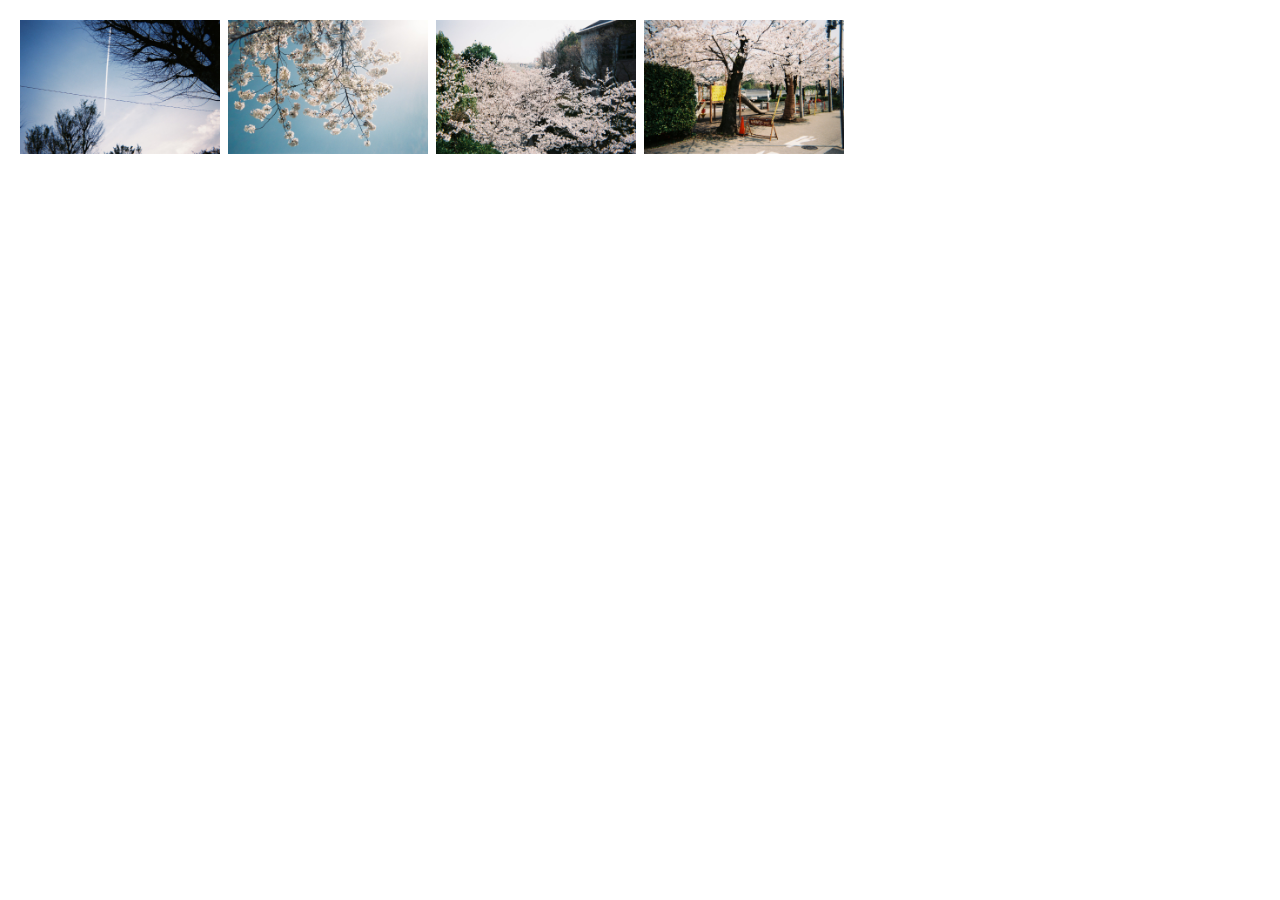
==== 02_modal/index.html @ 8409e8d4 "modalの実装" ====
<!DOCTYPE html>
<html lang="ja">
<head>
  <meta charset="UTF-8">
  <meta http-equiv="X-UA-Compatible" content="IE=edge">
  <meta name="viewport" content="width=device-width, initial-scale=1.0">

  <link rel="stylesheet" href="./src/css/style.css">
  <script src="./src/javascript/script.js"></script>
  <title>tab</title>
</head>
<body>
  <div class="images">
    <img src="./src/images/20180400-2.JPG" width="200" height="150" data-image="modal1">
    <img src="./src/images/20180400-6.JPG" width="200" height="150" data-image="modal2">
    <img src="./src/images/20180400-13.JPG" width="200" height="150" data-image="modal3">
    <img src="./src/images/20180400-15.JPG" width="200" height="150" data-image="modal4">
  </div>

  <div class="overlay"></div>

  <div class="modal" data-modal="modal1">
    <img src="./src/images/20180400-2.JPG" width="400" height="300">
    <p class="modalTitle">空</p>
    <p class="modalDate">2018/04/00</p>
    <p class="modalText">camera information</p>
    <div class="close">閉じる</div>
  </div>
  <div class="modal" data-modal="modal2">
    <img src="./src/images/20180400-6.JPG" width="400" height="300">
    <p class="modalTitle">桜と空</p>
    <p class="modalDate">2018/04/00</p>
    <p class="modalText">camera information</p>
    <div class="close">閉じる</div>
  </div>
  <div class="modal" data-modal="modal3">
    <img src="./src/images/20180400-13.JPG" width="400" height="300">
    <p class="modalTitle">桜</p>
    <p class="modalDate">2018/04/00</p>
    <p class="modalText">camera information</p>
    <div class="close">閉じる</div>
  </div>
  <div class="modal" data-modal="modal4">
    <img src="./src/images/20180400-15.JPG" width="400" height="300">
    <p class="modalTitle">満開の桜</p>
    <p class="modalDate">2018/04/00</p>
    <p class="modalText">ちょっと長めのテキストちょっと長めのテキストちょっと長めのテキストちょっと長めのテキストちょっと長めのテキストちょっと長めのテキストちょっと長めのテキストちょっと長めのテキストちょっと長めのテキストちょっと長めのテキストちょっと長めのテキストちょっと長めのテキストちょっと長めのテキストちょっと長めのテキストちょっと長めのテキストちょっと長めのテキストちょっと長めのテキストちょっと長めのテキストちょっと長めのテキストちょっと長めのテキストちょっと長めのテキストちょっと長めのテキストちょっと長めのテキストちょっと長めのテキストちょっと長めのテキストちょっと長めのテキストちょっと長めのテキストちょっと長めのテキストちょっと長めのテキストちょっと長めのテキストちょっと長めのテキストちょっと長めのテキストちょっと長めのテキストちょっと長めのテキストちょっと長めのテキストちょっと長めのテキストちょっと長めのテキストちょっと長めのテキストちょっと長めのテキストちょっと長めのテキストちょっと長めのテキスト</p>
    <div class="close">閉じる</div>
  </div>
  <!-- <div class="divScrollY">縦スクロールさせるためのでかいdiv</div> -->
</body>
</html>
---- 02_modal/src/css/style.css ----
* {
  margin: 0;
  padding: 0;
  box-sizing: border-box;
}

body {
  margin: 20px;
}

.images {
  display: flex;
  flex-wrap: wrap;
  gap: 8px;
}

.images img {
  width: 200px;
  height: auto;
}

.overlay {
  display: none;
  position: fixed; /* これ大事 */
  top: 0;
  left: 0;
  width: 100%;
  height: 100%;
  background-color: gray;
  opacity: 0.5;
  z-index: 1;
}

.overlay.is-active {
  display: block;
}

.modal {
  display: none;
  position: absolute;
  top: 50%;
  left: 50%;
  transform: translate(-50%,-50%);
  padding: 40px 40px;
  z-index: 2;
  background-color: white;
  max-width: 80vw;
  max-height: 80vh;
  overflow-y: auto;
  overscroll-behavior: contain; /* 山田さんおすすめCSS */
}

.modal img {
  width: 100%;
  height: auto;
}

.modal.is-active {
  display: block;
}

.modalTitle {
  margin-top: 8px;
  font-size: large;
  font-weight: bold;
}

.modalDate {
  margin-top: 4px;
  font-size: small;
  color: #646464;
}

.modalText {
  margin-top: 8px;
}

.close {
  display: inline-block;
  margin-top: 16px;
  padding: 4px 8px;
  border: 1px solid gray;
}

/* .divScrollY {
  margin-top: 40px;
  height: 2000px;
  background-color: gray;
} */
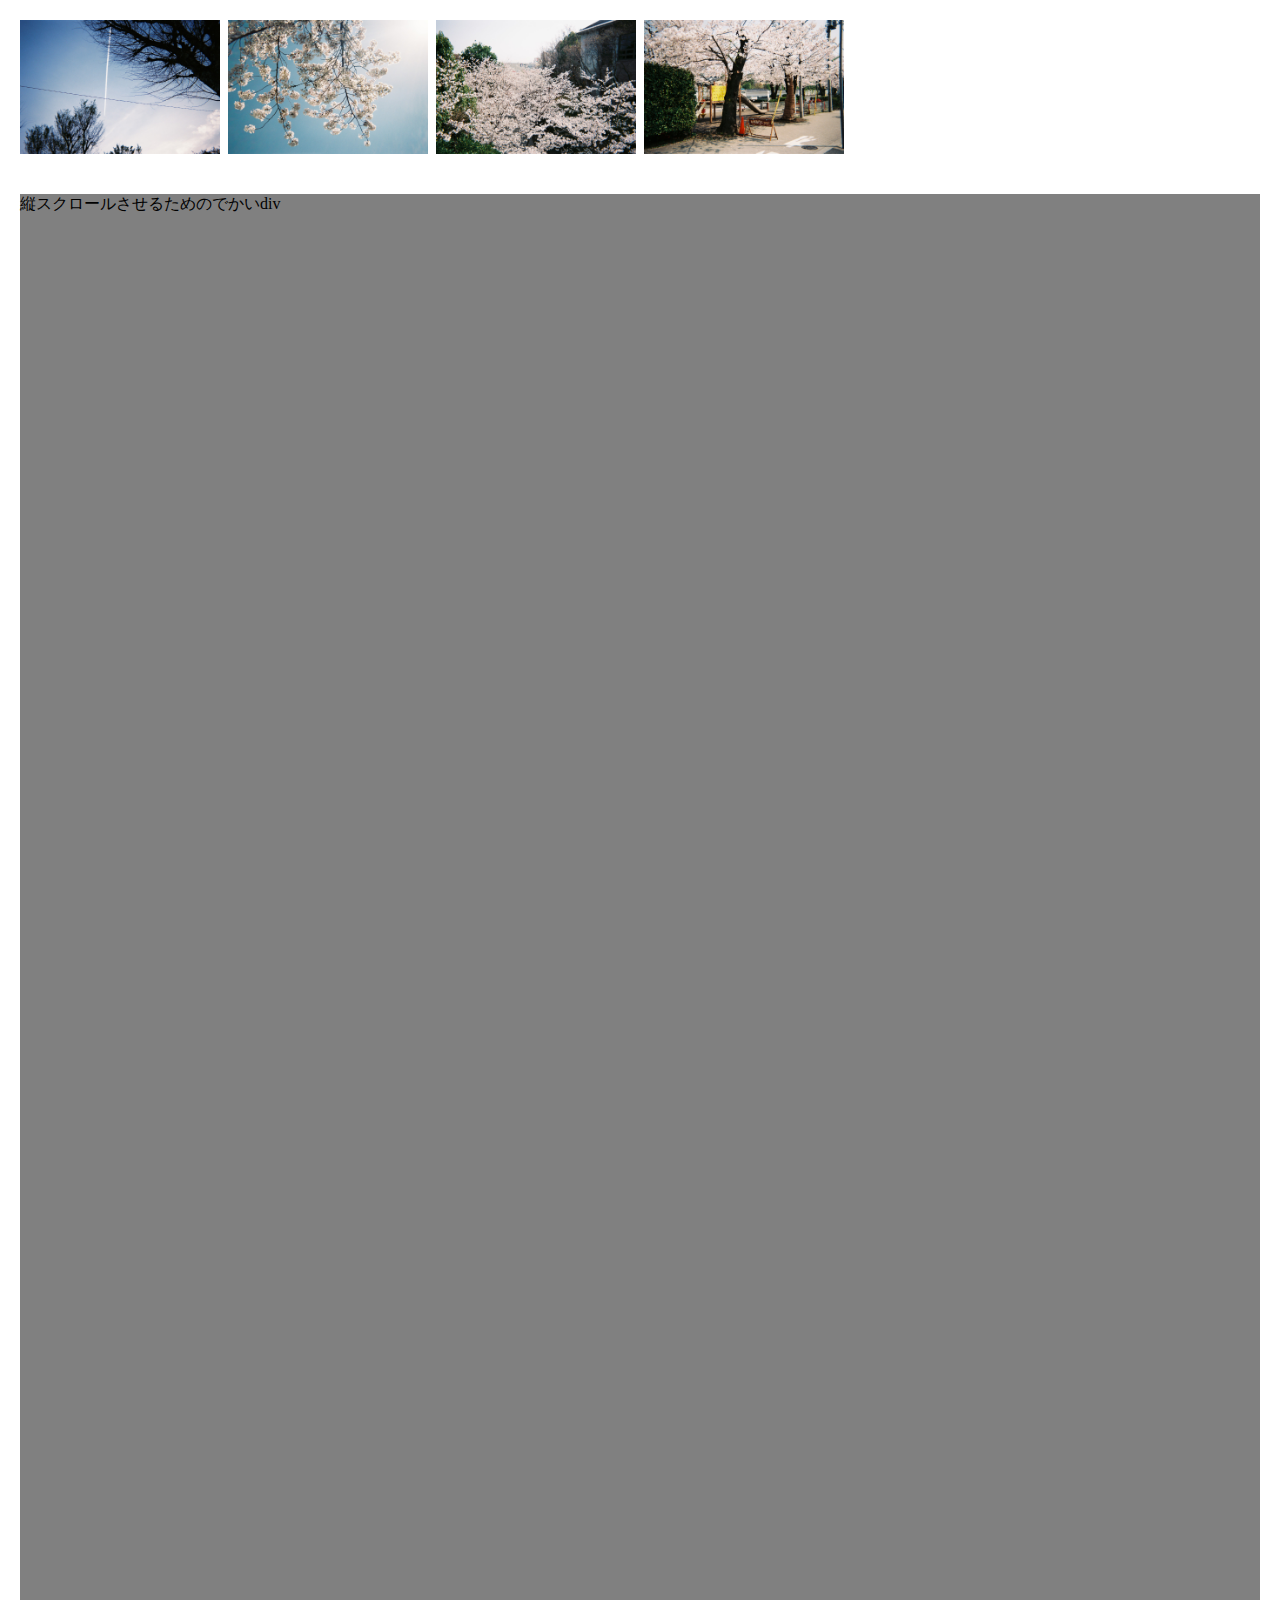
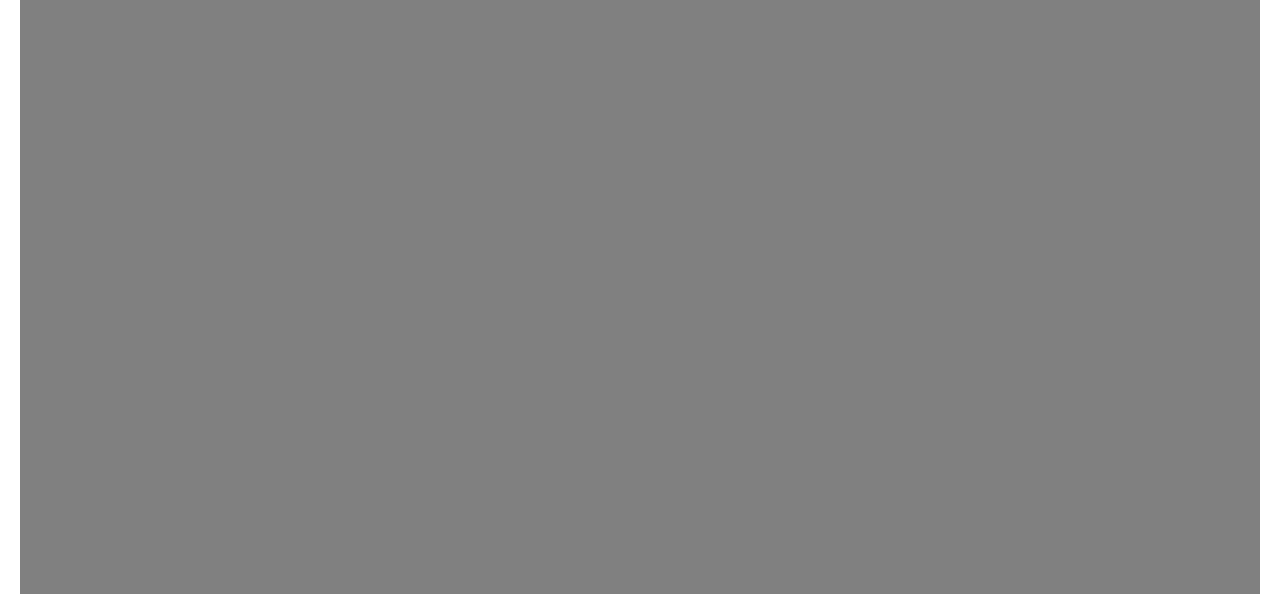
==== commit 26ebcf3f: "[#1]でかいdivを作る" ====
--- a/02_modal/index.html
+++ b/02_modal/index.html
@@ -47,6 +47,6 @@
     <p class="modalText">ちょっと長めのテキストちょっと長めのテキストちょっと長めのテキストちょっと長めのテキストちょっと長めのテキストちょっと長めのテキストちょっと長めのテキストちょっと長めのテキストちょっと長めのテキストちょっと長めのテキストちょっと長めのテキストちょっと長めのテキストちょっと長めのテキストちょっと長めのテキストちょっと長めのテキストちょっと長めのテキストちょっと長めのテキストちょっと長めのテキストちょっと長めのテキストちょっと長めのテキストちょっと長めのテキストちょっと長めのテキストちょっと長めのテキストちょっと長めのテキストちょっと長めのテキストちょっと長めのテキストちょっと長めのテキストちょっと長めのテキストちょっと長めのテキストちょっと長めのテキストちょっと長めのテキストちょっと長めのテキストちょっと長めのテキストちょっと長めのテキストちょっと長めのテキストちょっと長めのテキストちょっと長めのテキストちょっと長めのテキストちょっと長めのテキストちょっと長めのテキストちょっと長めのテキスト</p>
     <div class="close">閉じる</div>
   </div>
-  <!-- <div class="divScrollY">縦スクロールさせるためのでかいdiv</div> -->
+  <div class="divScrollY">縦スクロールさせるためのでかいdiv</div>
 </body>
 </html>--- a/02_modal/src/css/style.css
+++ b/02_modal/src/css/style.css
@@ -82,8 +82,8 @@
   border: 1px solid gray;
 }
 
-/* .divScrollY {
+.divScrollY {
   margin-top: 40px;
   height: 2000px;
   background-color: gray;
-} */+}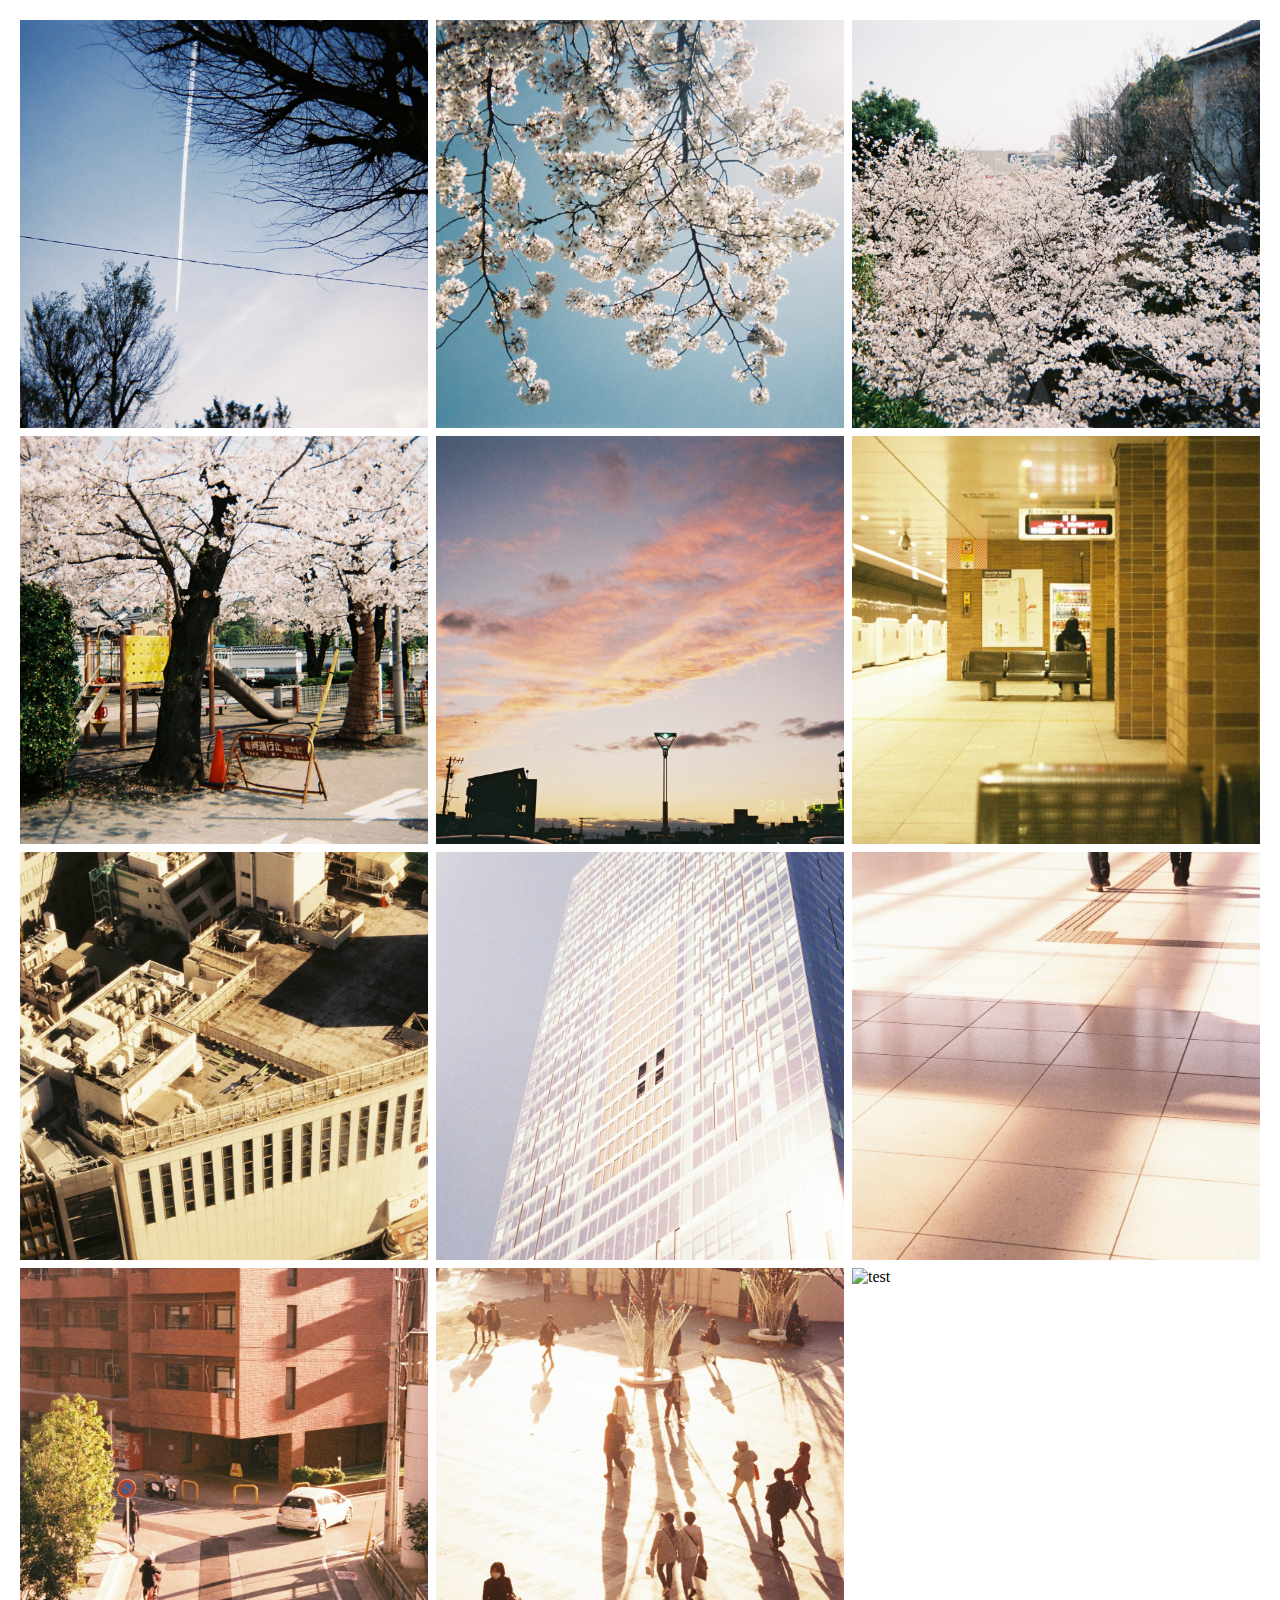
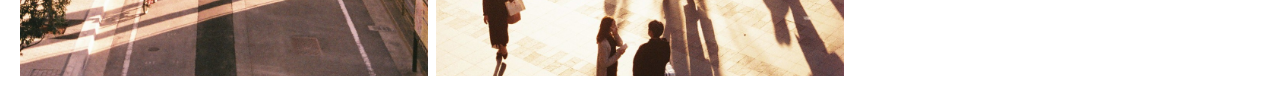
==== commit 213aa3d5: "[#2]画像追加＆不要なクラス削除" ====
--- a/02_modal/index.html
+++ b/02_modal/index.html
@@ -10,43 +10,16 @@
   <title>tab</title>
 </head>
 <body>
-  <div class="images">
-    <img src="./src/images/20180400-2.JPG" width="200" height="150" data-image="modal1">
-    <img src="./src/images/20180400-6.JPG" width="200" height="150" data-image="modal2">
-    <img src="./src/images/20180400-13.JPG" width="200" height="150" data-image="modal3">
-    <img src="./src/images/20180400-15.JPG" width="200" height="150" data-image="modal4">
+  <div class="imageBox"></div>
+  <div class="modalWrap">
+    <div class="overlay closeItem"></div>
+    <div class="modal">
+      <img class="modalImage">
+      <p class="modalTitle"></p>
+      <p class="modalDate"></p>
+      <p class="modalText"></p>
+      <div class="closeButton closeItem">閉じる</div>
+    </div>
   </div>
-
-  <div class="overlay"></div>
-
-  <div class="modal" data-modal="modal1">
-    <img src="./src/images/20180400-2.JPG" width="400" height="300">
-    <p class="modalTitle">空</p>
-    <p class="modalDate">2018/04/00</p>
-    <p class="modalText">camera information</p>
-    <div class="close">閉じる</div>
-  </div>
-  <div class="modal" data-modal="modal2">
-    <img src="./src/images/20180400-6.JPG" width="400" height="300">
-    <p class="modalTitle">桜と空</p>
-    <p class="modalDate">2018/04/00</p>
-    <p class="modalText">camera information</p>
-    <div class="close">閉じる</div>
-  </div>
-  <div class="modal" data-modal="modal3">
-    <img src="./src/images/20180400-13.JPG" width="400" height="300">
-    <p class="modalTitle">桜</p>
-    <p class="modalDate">2018/04/00</p>
-    <p class="modalText">camera information</p>
-    <div class="close">閉じる</div>
-  </div>
-  <div class="modal" data-modal="modal4">
-    <img src="./src/images/20180400-15.JPG" width="400" height="300">
-    <p class="modalTitle">満開の桜</p>
-    <p class="modalDate">2018/04/00</p>
-    <p class="modalText">ちょっと長めのテキストちょっと長めのテキストちょっと長めのテキストちょっと長めのテキストちょっと長めのテキストちょっと長めのテキストちょっと長めのテキストちょっと長めのテキストちょっと長めのテキストちょっと長めのテキストちょっと長めのテキストちょっと長めのテキストちょっと長めのテキストちょっと長めのテキストちょっと長めのテキストちょっと長めのテキストちょっと長めのテキストちょっと長めのテキストちょっと長めのテキストちょっと長めのテキストちょっと長めのテキストちょっと長めのテキストちょっと長めのテキストちょっと長めのテキストちょっと長めのテキストちょっと長めのテキストちょっと長めのテキストちょっと長めのテキストちょっと長めのテキストちょっと長めのテキストちょっと長めのテキストちょっと長めのテキストちょっと長めのテキストちょっと長めのテキストちょっと長めのテキストちょっと長めのテキストちょっと長めのテキストちょっと長めのテキストちょっと長めのテキストちょっと長めのテキストちょっと長めのテキスト</p>
-    <div class="close">閉じる</div>
-  </div>
-  <div class="divScrollY">縦スクロールさせるためのでかいdiv</div>
 </body>
 </html>--- a/02_modal/src/css/style.css
+++ b/02_modal/src/css/style.css
@@ -5,58 +5,60 @@
 }
 
 body {
-  margin: 20px;
+  width: 100%;
+  height: 100%;
+  padding: 20px;
 }
 
-.images {
+.imageBox {
   display: flex;
   flex-wrap: wrap;
   gap: 8px;
 }
 
-.images img {
-  width: 200px;
-  height: auto;
+.imageBox img {
+  width: calc((100vw - 56px) / 3);
+  height: calc((100vw - 56px) / 3);
+  object-fit: cover;
 }
 
-.overlay {
+.modalWrap {
   display: none;
-  position: fixed; /* これ大事 */
+  position: fixed;
   top: 0;
   left: 0;
   width: 100%;
   height: 100%;
-  background-color: gray;
-  opacity: 0.5;
-  z-index: 1;
 }
 
-.overlay.is-active {
+.modalWrap.is-active {
   display: block;
 }
 
+.overlay {
+  width: 100%;
+  height: 100%;
+  background-color: black;
+  opacity: 0.5;
+}
+
 .modal {
-  display: none;
   position: absolute;
   top: 50%;
   left: 50%;
   transform: translate(-50%,-50%);
-  padding: 40px 40px;
-  z-index: 2;
+  padding: 40px;
   background-color: white;
-  max-width: 80vw;
-  max-height: 80vh;
+  width: 80%;
+  max-height: 90vh;
   overflow-y: auto;
-  overscroll-behavior: contain; /* 山田さんおすすめCSS */
 }
 
-.modal img {
+.modalImage {
   width: 100%;
+  max-height: 50vh;
   height: auto;
-}
-
-.modal.is-active {
-  display: block;
+  object-fit: contain;
 }
 
 .modalTitle {
@@ -73,17 +75,13 @@
 
 .modalText {
   margin-top: 8px;
+  word-break: break-all;
+  line-height: 1.6;
 }
 
-.close {
+.closeButton {
   display: inline-block;
   margin-top: 16px;
   padding: 4px 8px;
   border: 1px solid gray;
 }
-
-.divScrollY {
-  margin-top: 40px;
-  height: 2000px;
-  background-color: gray;
-}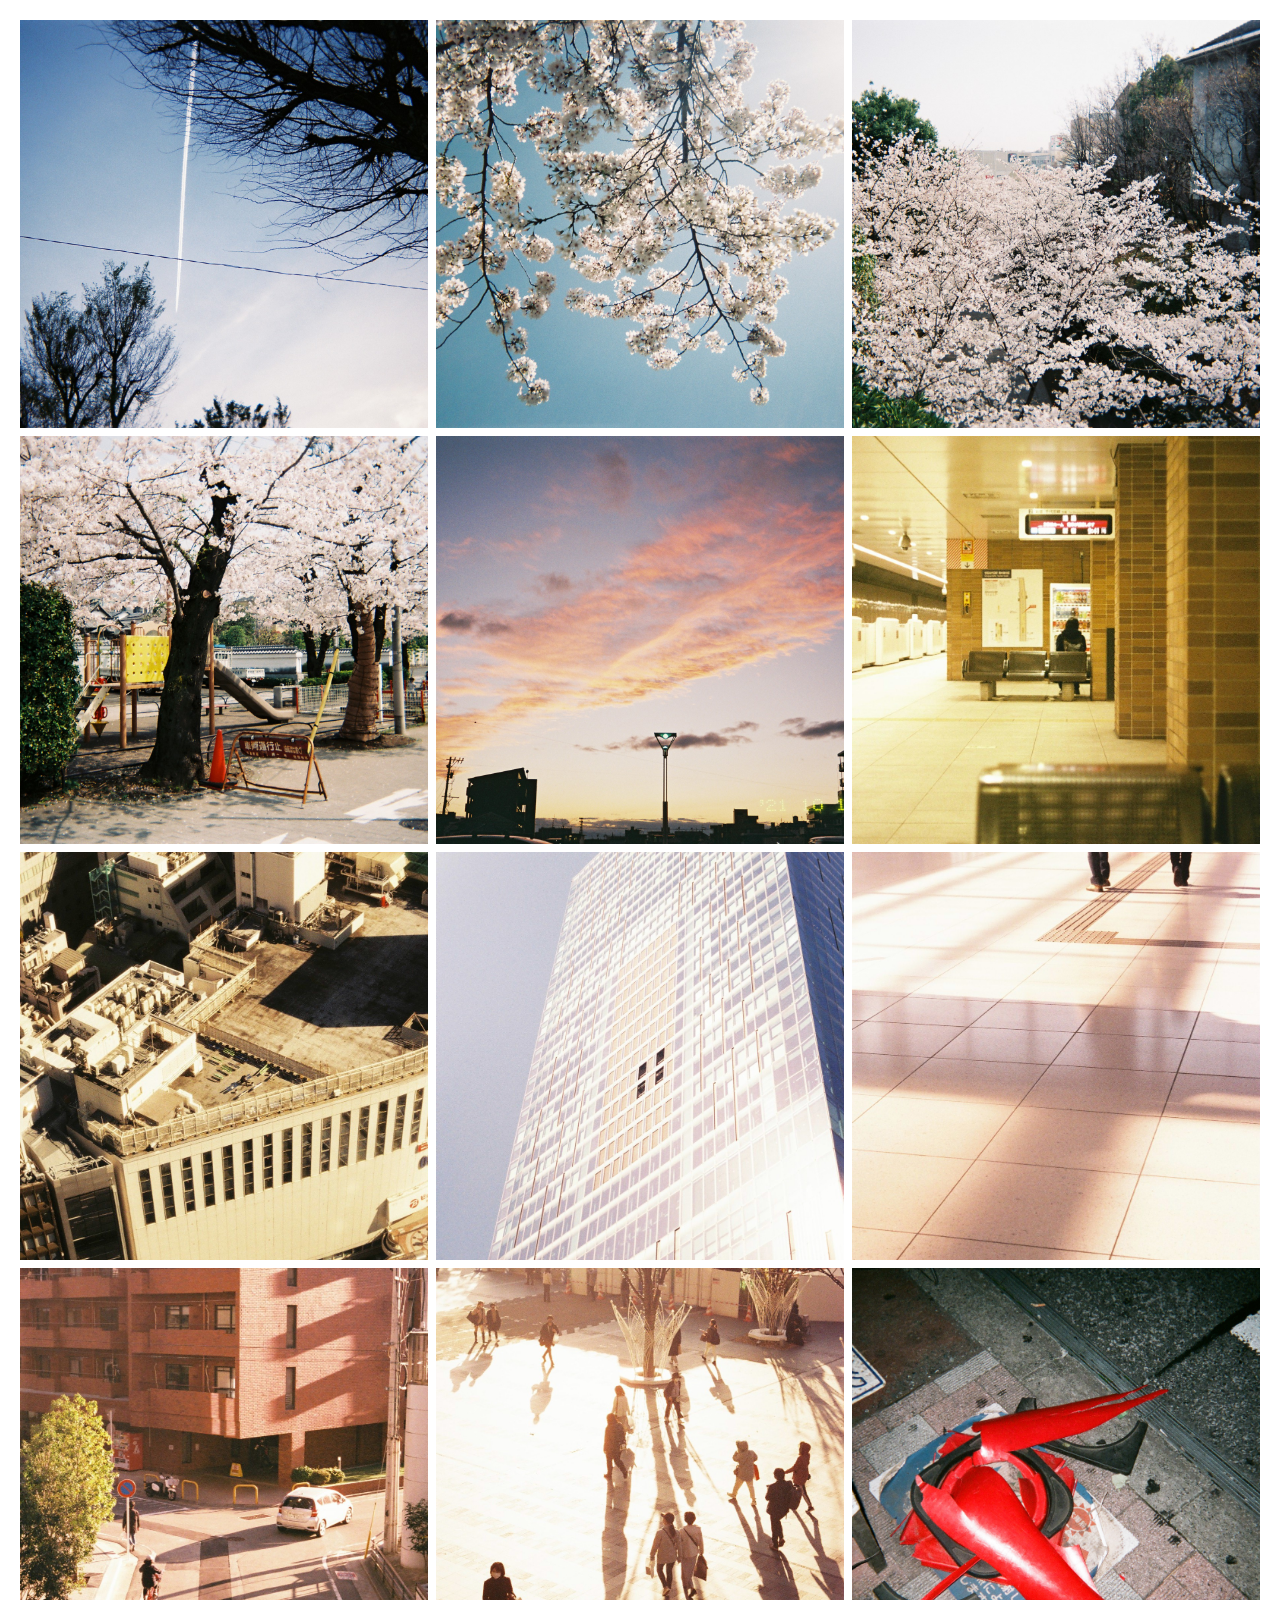
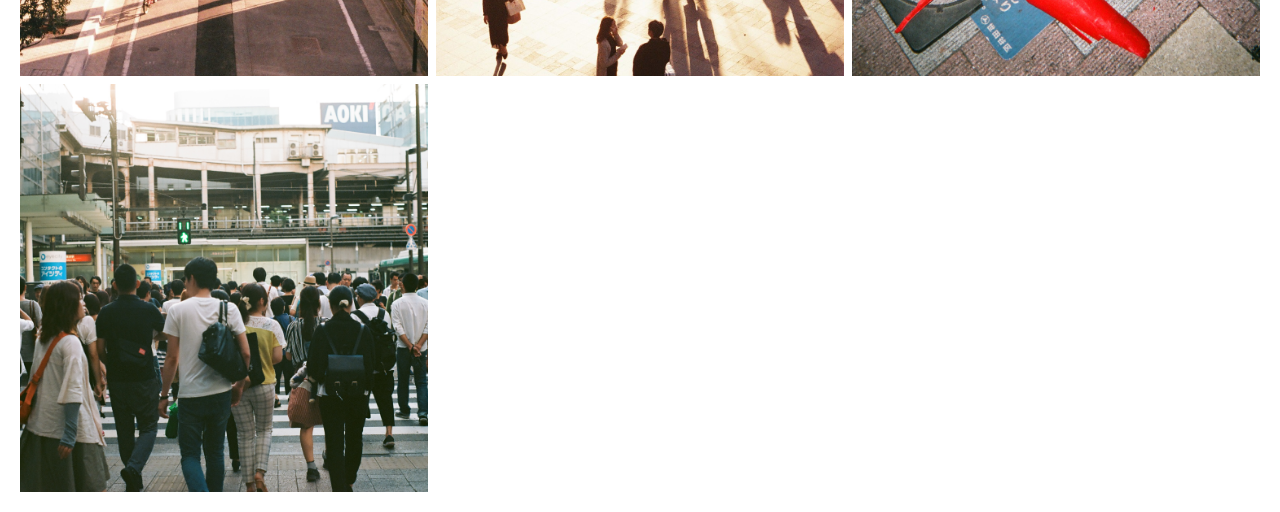
==== commit 6ac9106b: "今更ながらtitleが違ったので修正" ====
--- a/02_modal/index.html
+++ b/02_modal/index.html
@@ -7,7 +7,7 @@
 
   <link rel="stylesheet" href="./src/css/style.css">
   <script src="./src/javascript/script.js"></script>
-  <title>tab</title>
+  <title>modal</title>
 </head>
 <body>
   <div class="imageBox"></div>
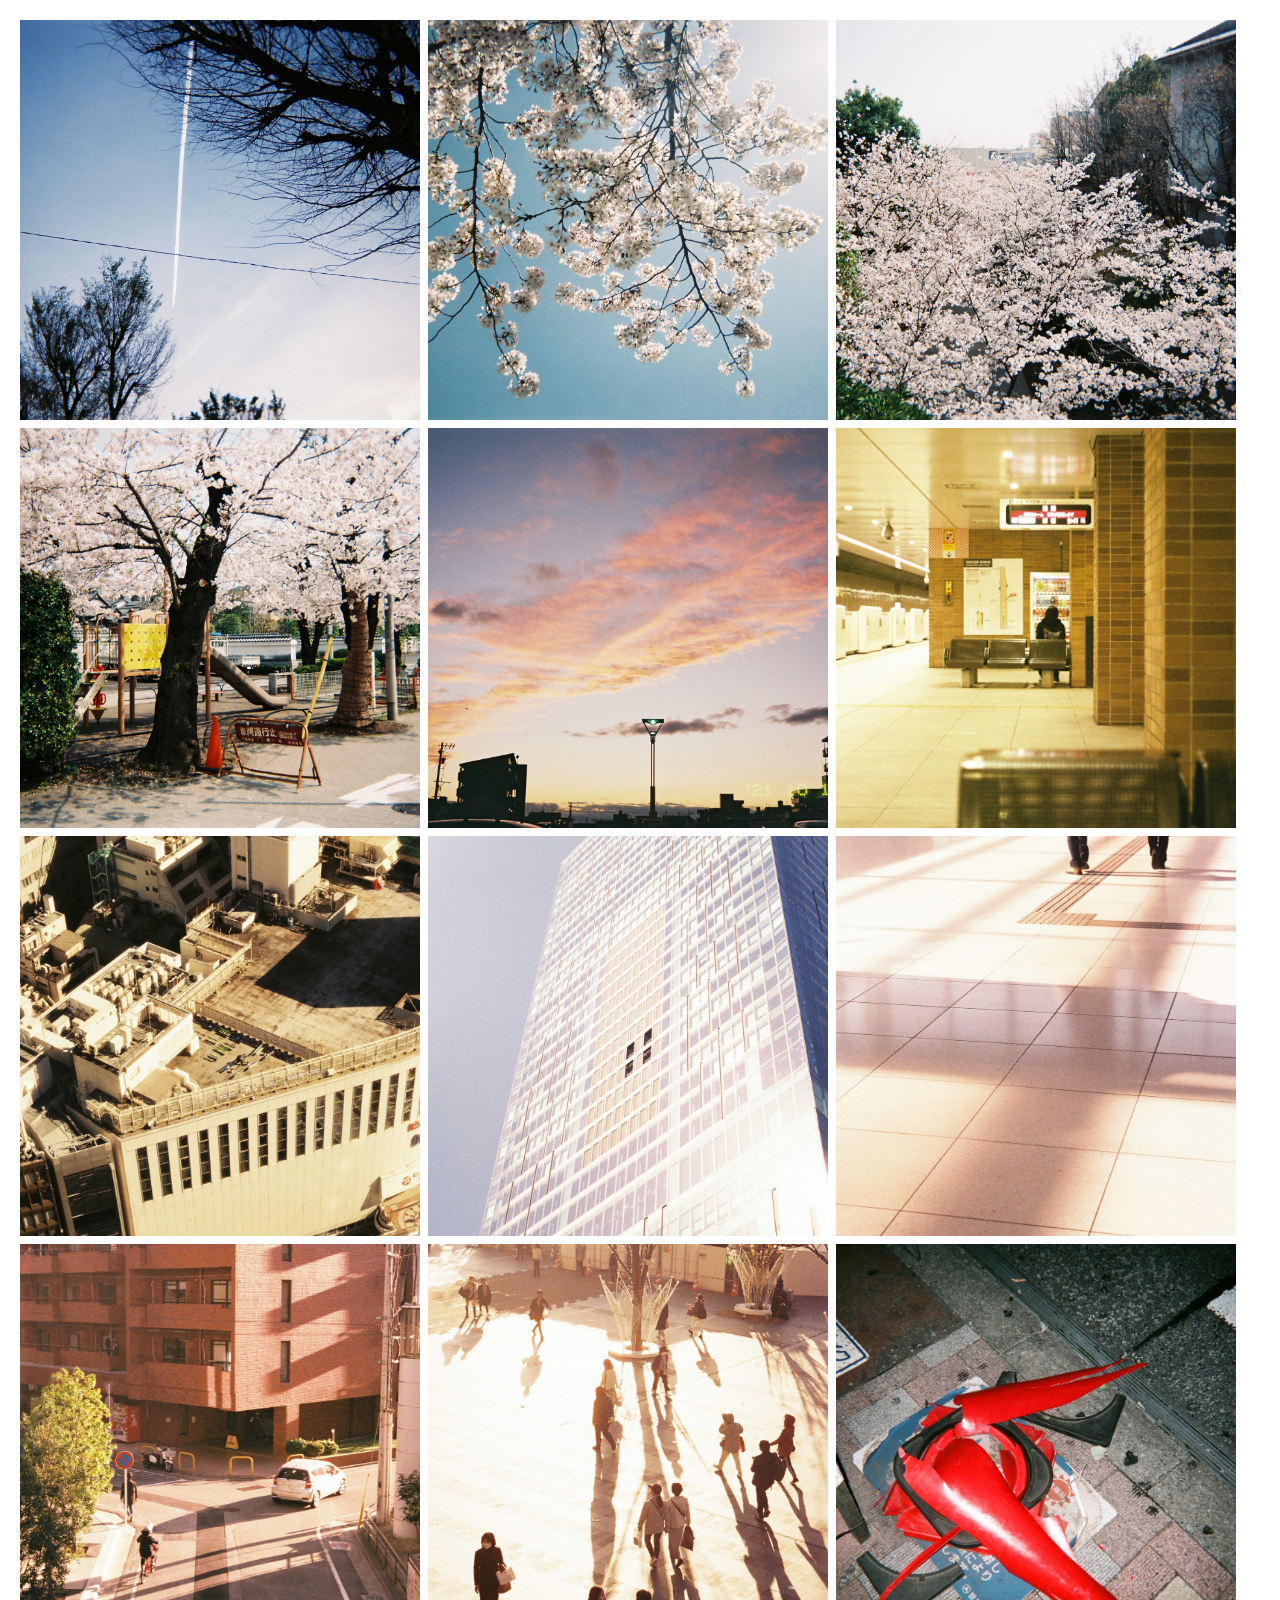
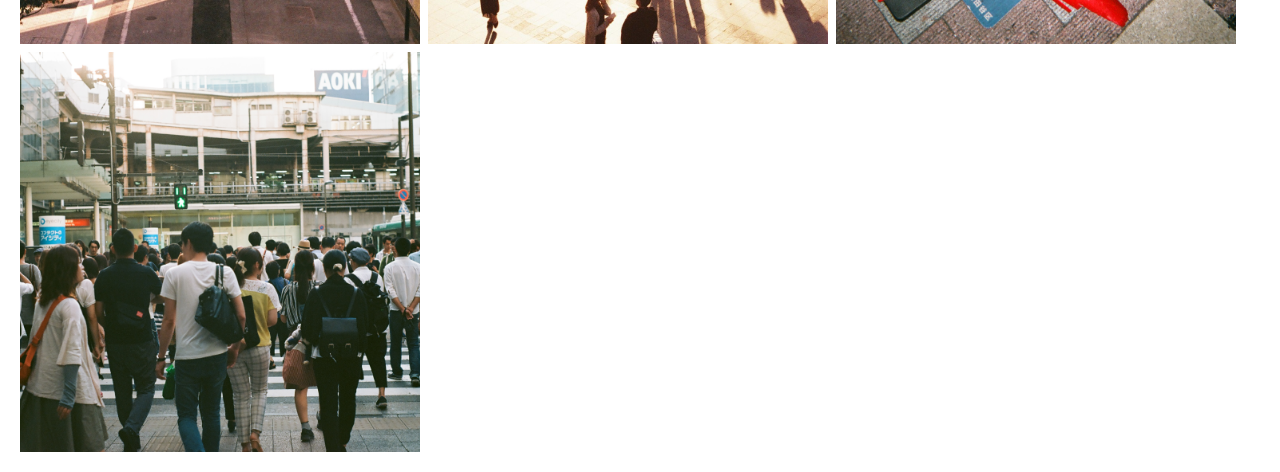
==== commit c0ac8681: "modalレビュー対応" ====
--- a/02_modal/index.html
+++ b/02_modal/index.html
@@ -10,7 +10,7 @@
   <title>modal</title>
 </head>
 <body>
-  <div class="imageBox"></div>
+  <ul class="imageBox"></ul>
   <div class="modalWrap">
     <div class="overlay closeItem"></div>
     <div class="modal">
@@ -18,7 +18,7 @@
       <p class="modalTitle"></p>
       <p class="modalDate"></p>
       <p class="modalText"></p>
-      <div class="closeButton closeItem">閉じる</div>
+      <button class="closeButton closeItem">閉じる</button>
     </div>
   </div>
 </body>
--- a/02_modal/src/css/style.css
+++ b/02_modal/src/css/style.css
@@ -14,12 +14,14 @@
   display: flex;
   flex-wrap: wrap;
   gap: 8px;
+  list-style: none;
 }
 
 .imageBox img {
-  width: calc((100vw - 56px) / 3);
-  height: calc((100vw - 56px) / 3);
+  width: calc((100vw - 80px) / 3);
+  height: calc((100vw - 80px) / 3);
   object-fit: cover;
+  vertical-align: bottom;
 }
 
 .modalWrap {
@@ -84,4 +86,5 @@
   margin-top: 16px;
   padding: 4px 8px;
   border: 1px solid gray;
+  background-color: white;
 }
